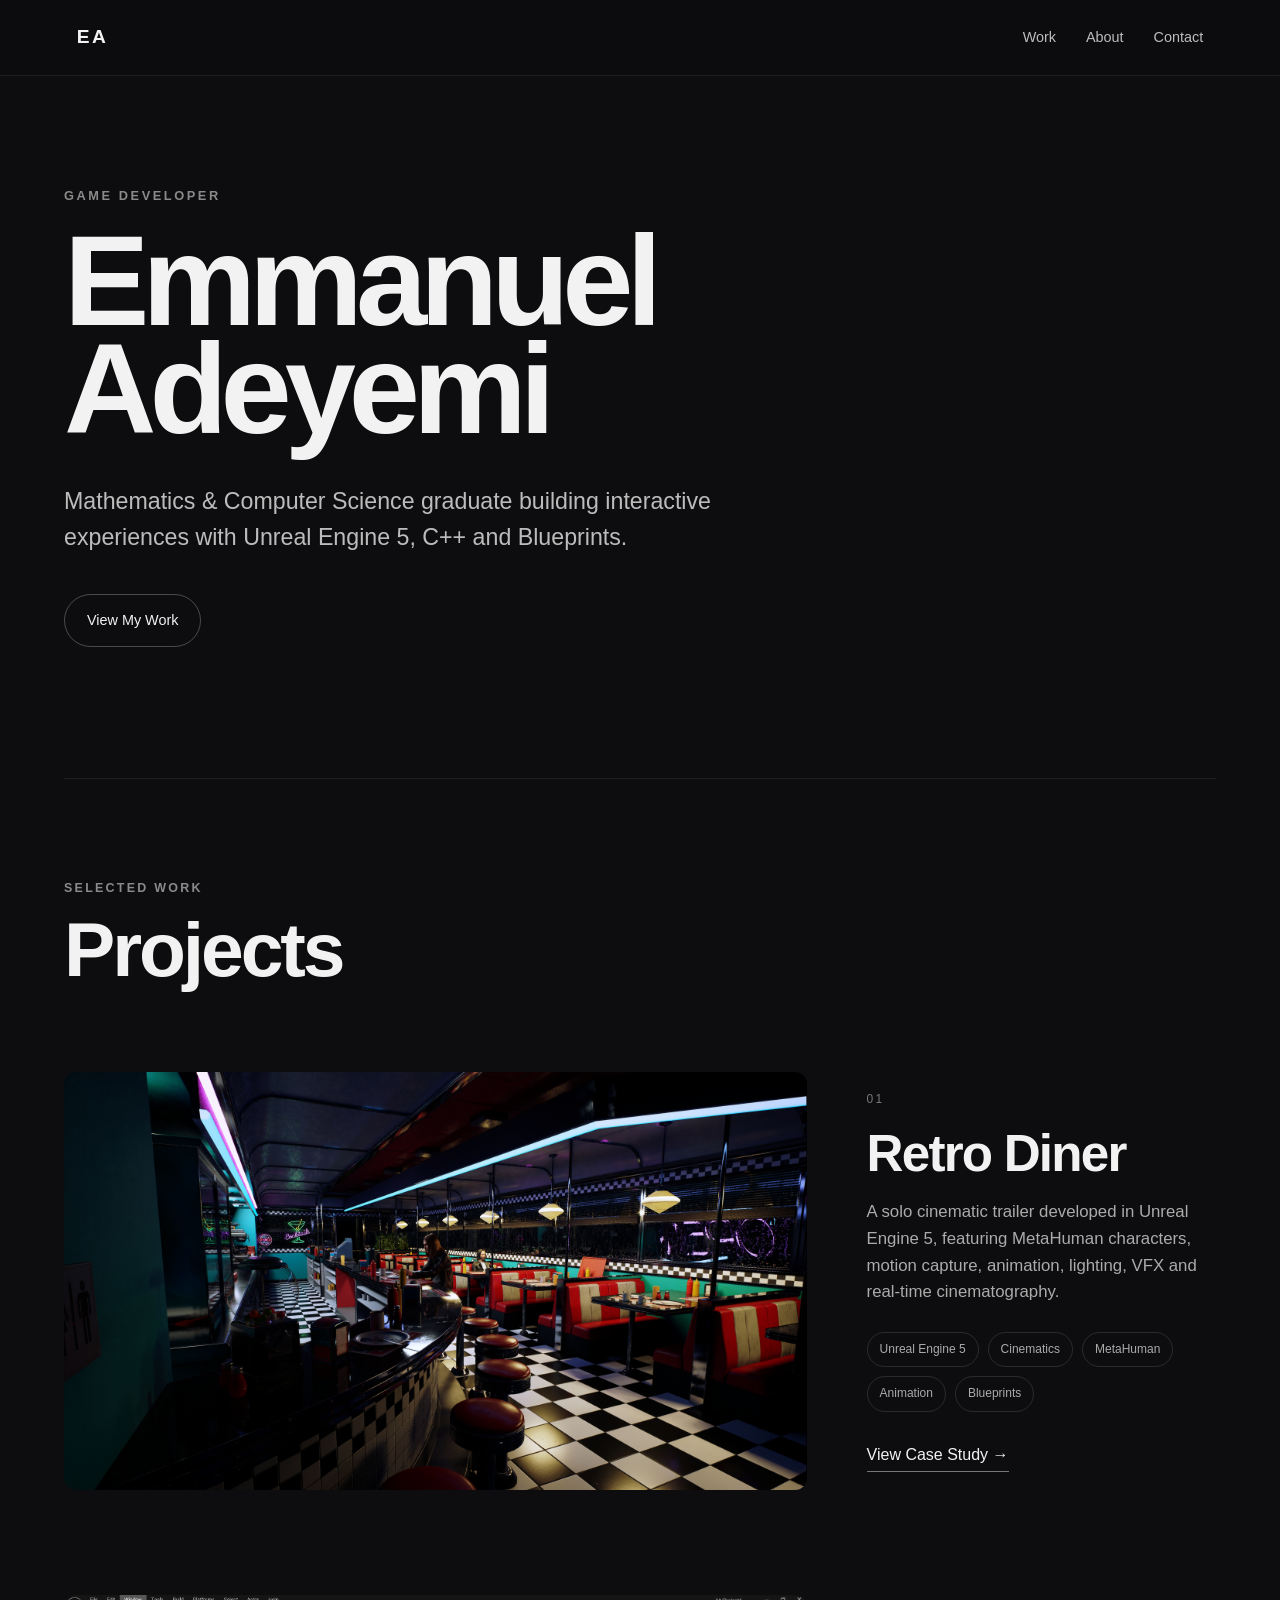
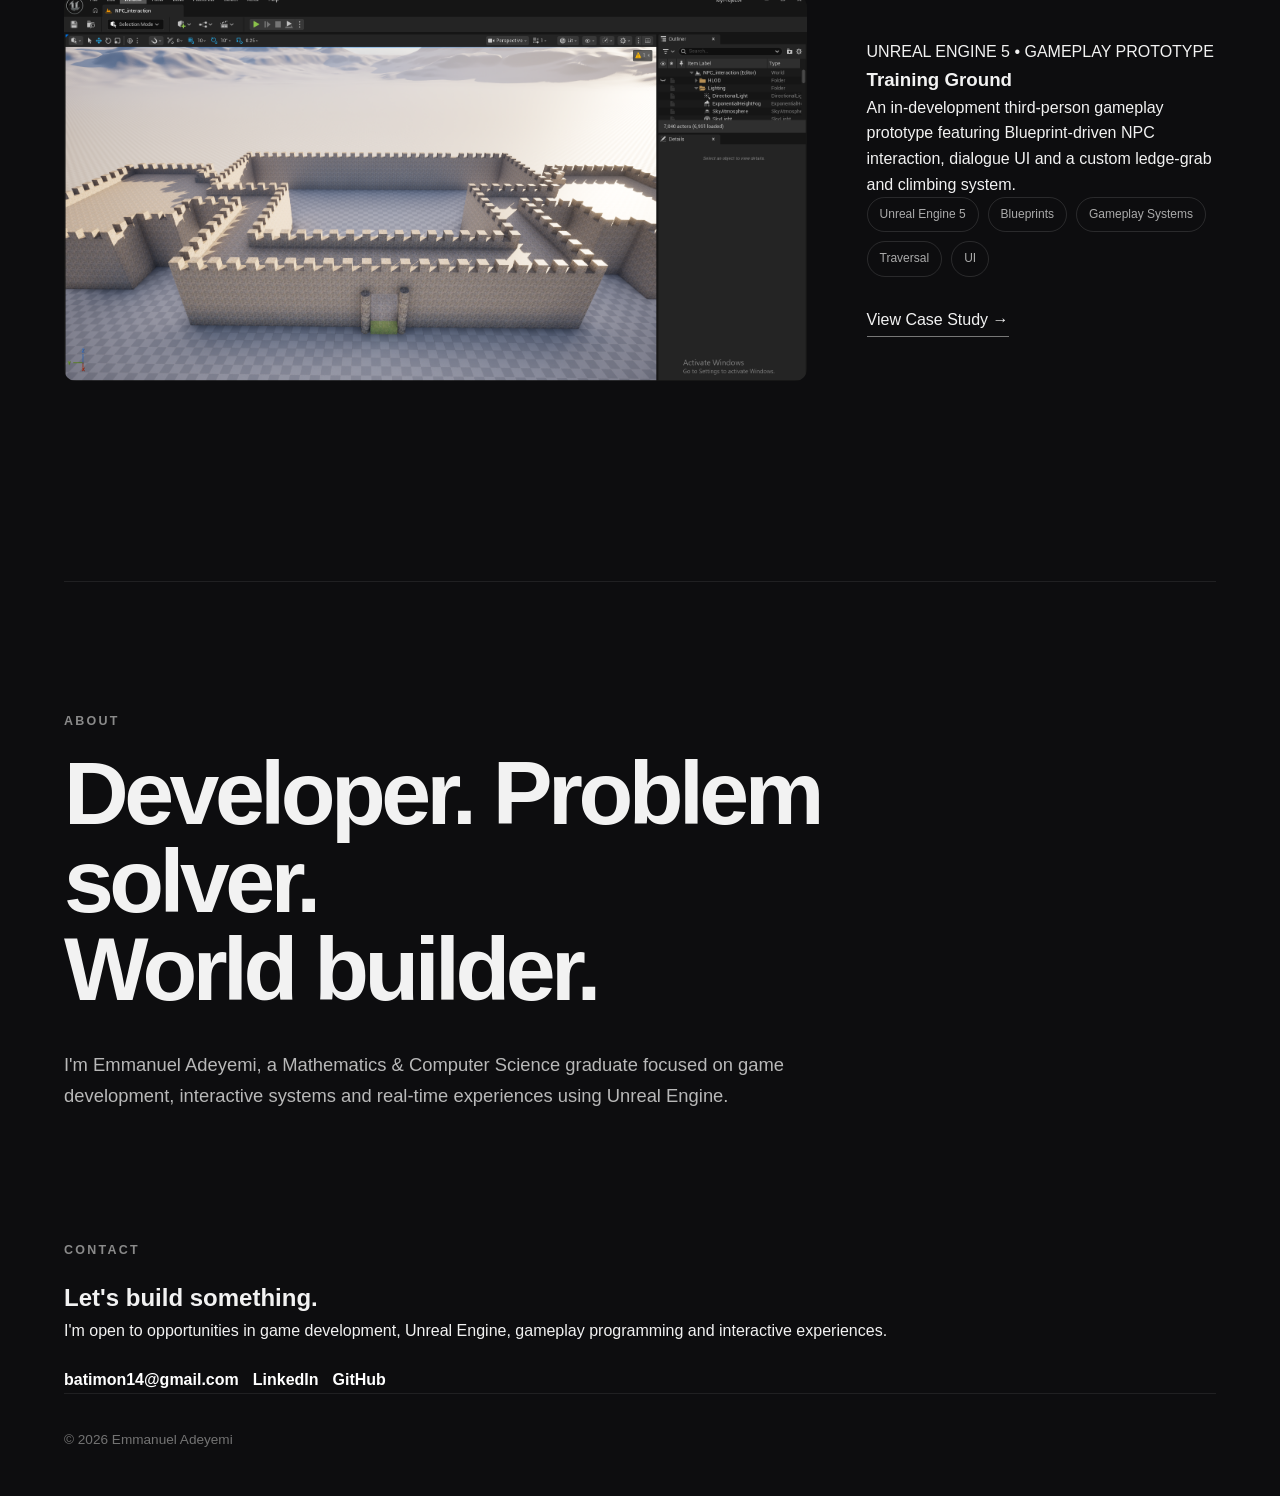
==== index.html @ 5aadde78 "portfolio sole game dev / word building projects" ====
<!DOCTYPE html>
<html lang="en">

<head>
    <meta charset="UTF-8">
    <meta name="viewport" content="width=device-width, initial-scale=1.0">

    <title>Emmanuel Adeyemi | Game Developer</title>

    <link rel="stylesheet" href="style.css">
</head>

<body>

    <!-- =========================
         NAVIGATION
    ========================== -->
    <nav>

        <div class="logo">
            <a href="index.html">EA</a>
        </div>

        <div class="nav-links">
            <a href="#work">Work</a>
            <a href="#about">About</a>
            <a href="#contact">Contact</a>
        </div>

    </nav>


    <main>

        <!-- =========================
             HERO
        ========================== -->
        <section class="hero">

            <p class="hero-label">GAME DEVELOPER</p>

            <h1>
                Emmanuel<br>
                Adeyemi
            </h1>

            <p class="hero-description">
                Mathematics & Computer Science graduate building
                interactive experiences with Unreal Engine 5,
                C++ and Blueprints.
            </p>

            <a href="#work" class="hero-button">
                View My Work
            </a>

        </section>


        <!-- =========================
             SELECTED WORK
        ========================== -->
        <section id="work" class="work">

            <div class="section-heading">
                <p>SELECTED WORK</p>
                <h2>Projects</h2>
            </div>


            <!-- RETRO DINER PROJECT -->
            <article class="project-card">

                <div class="project-image">

                    <img
                        src="assets/images/diner/diner_interior_hero.jpeg"
                        alt="Retro diner cinematic created in Unreal Engine 5"
                    >

                </div>


                <div class="project-info">

                    <p class="project-number">01</p>

                    <h3>Retro Diner</h3>

                    <p>
                        A solo cinematic trailer developed in Unreal Engine 5,
                        featuring MetaHuman characters, motion capture,
                        animation, lighting, VFX and real-time cinematography.
                    </p>


                    <div class="project-tags">
                        <span>Unreal Engine 5</span>
                        <span>Cinematics</span>
                        <span>MetaHuman</span>
                        <span>Animation</span>
                        <span>Blueprints</span>
                    </div>


                    <!-- THIS OPENS DINER.HTML -->
                    <a href="diner.html" class="project-link">
                        View Case Study →
                    </a>

                </div>

            </article>
            <article class="project-card">

    <img
        src="assets/images/training ground/training_ground_environment.png"
        alt="Unreal Engine training ground gameplay prototype"
        class="project-image"
    >

    <div class="project-content">

        <p class="project-label">
            UNREAL ENGINE 5 • GAMEPLAY PROTOTYPE
        </p>

        <h3>
            Training Ground
        </h3>

        <p>
            An in-development third-person gameplay prototype featuring
            Blueprint-driven NPC interaction, dialogue UI and a custom
            ledge-grab and climbing system.
        </p>

        <div class="project-tags">
            <span>Unreal Engine 5</span>
            <span>Blueprints</span>
            <span>Gameplay Systems</span>
            <span>Traversal</span>
            <span>UI</span>
        </div>

        <a href="training-ground.html" class="project-link">
            View Case Study →
        </a>

    </div>

</article>

        </section>


        <!-- =========================
             ABOUT
        ========================== -->
        <section id="about" class="about">

            <p class="section-label">ABOUT</p>

            <h2>
                Developer. Problem solver.<br>
                World builder.
            </h2>

            <p>
                I'm Emmanuel Adeyemi, a Mathematics & Computer Science
                graduate focused on game development, interactive systems
                and real-time experiences using Unreal Engine.
            </p>

        </section>


        <!-- =========================
             CONTACT
        ========================== -->
        <section id="contact" class="contact-section">
    <section id="contact" class="contact-section">
    <p class="section-label">CONTACT</p>

    <h2>Let's build something.</h2>

    <p>
        I'm open to opportunities in game development, Unreal Engine,
        gameplay programming and interactive experiences.
    </p>

    <div class="contact-links">
        <a href="mailto:batimon14@gmail.com">batimon14@gmail.com</a>

        <a href="https://www.linkedin.com/in/emmanuel-adeyemi-5b013726a" target="_blank">
            LinkedIn
        </a>

        <a href="https://github.com/MannyAdeyemi" target="_blank">
            GitHub
        </a>
    </div>
</section>

    </main>


    <!-- =========================
         FOOTER
    ========================== -->
    <footer>
        <p>© 2026 Emmanuel Adeyemi</p>
    </footer>


    <script src="script.js"></script>

</body>

</html>
---- style.css ----
/* =========================================================
   GLOBAL RESET
========================================================= */

* {
    margin: 0;
    padding: 0;
    box-sizing: border-box;
}

html {
    scroll-behavior: smooth;
}

body {
    font-family: Arial, Helvetica, sans-serif;
    background: #0d0d0f;
    color: #f2f2f2;
    line-height: 1.6;
}

img {
    width: 100%;
    display: block;
}

a {
    color: inherit;
    text-decoration: none;
}


/* =========================================================
   NAVIGATION
========================================================= */

nav {
    position: sticky;
    top: 0;
    z-index: 100;

    display: flex;
    align-items: center;
    justify-content: space-between;

    padding: 22px 6%;

    background: rgba(13, 13, 15, 0.9);
    backdrop-filter: blur(14px);

    border-bottom: 1px solid rgba(255, 255, 255, 0.08);
}

.logo,
.logo a {
    font-size: 1.2rem;
    font-weight: 800;
    letter-spacing: 0.12em;
}

.nav-links {
    display: flex;
    gap: 30px;
}

.nav-links a {
    font-size: 0.9rem;
    color: #bdbdbd;
    transition: 0.25s ease;
}

.nav-links a:hover {
    color: #ffffff;
}


/* =========================================================
   MAIN
========================================================= */

main {
    width: min(1400px, 90%);
    margin: 0 auto;
}


/* =========================================================
   PROJECT HERO
========================================================= */

.project-hero {
    padding: 90px 0 60px;
}

.back-link {
    display: inline-block;
    margin-bottom: 45px;

    color: #9b9b9b;
    font-size: 0.9rem;

    transition: 0.25s ease;
}

.back-link:hover {
    color: #ffffff;
    transform: translateX(-3px);
}

.section-label {
    margin-bottom: 18px;

    font-size: 0.78rem;
    font-weight: 700;
    letter-spacing: 0.18em;

    color: #8a8a8a;
}

.project-hero h1 {
    max-width: 900px;

    font-size: clamp(4rem, 9vw, 8rem);
    line-height: 0.92;

    letter-spacing: -0.05em;

    margin-bottom: 35px;
}

.project-intro {
    max-width: 850px;

    font-size: clamp(1.15rem, 2vw, 1.6rem);
    color: #b8b8b8;

    margin-bottom: 55px;
}


/* =========================================================
   PROJECT DETAILS
========================================================= */

.project-details {
    display: grid;
    grid-template-columns: repeat(4, 1fr);

    border-top: 1px solid rgba(255, 255, 255, 0.12);
    border-bottom: 1px solid rgba(255, 255, 255, 0.12);

    margin-bottom: 55px;
}

.project-details > div {
    padding: 25px 20px 25px 0;
}

.project-details span {
    display: block;

    margin-bottom: 8px;

    font-size: 0.68rem;
    letter-spacing: 0.16em;

    color: #777;
}

.project-details p {
    font-size: 0.95rem;
    color: #e7e7e7;
}


/* =========================================================
   CASE STUDY IMAGES

   IMPORTANT:
   Development screenshots keep their ORIGINAL dimensions.
========================================================= */

.case-study-image {
    width: 100%;
    height: auto;

    display: block;

    object-fit: contain;

    margin-top: 45px;
    margin-bottom: 70px;

    border-radius: 12px;

    background: #151515;
}


/* Main finished hero render */

.hero-project-image {
    width: 100%;
    height: auto;

    display: block;

    object-fit: contain;

    margin-top: 0;
    margin-bottom: 60px;

    border-radius: 14px;
}


/* =========================================================
   CASE STUDY SECTIONS
========================================================= */

.case-study-section {
    padding: 90px 0;

    border-top: 1px solid rgba(255, 255, 255, 0.08);
}

.case-study-section h2 {
    max-width: 850px;

    margin-bottom: 30px;

    font-size: clamp(2.3rem, 5vw, 4.5rem);
    line-height: 1.05;

    letter-spacing: -0.035em;
}

.case-study-section > p:not(.section-label) {
    max-width: 780px;

    margin-bottom: 20px;

    font-size: 1.05rem;
    color: #bcbcbc;
}


/* =========================================================
   ROLE GRID
========================================================= */

.role-grid {
    display: flex;
    flex-wrap: wrap;

    gap: 10px;

    margin-top: 40px;
}

.role-grid span {
    padding: 9px 14px;

    border: 1px solid rgba(255, 255, 255, 0.12);
    border-radius: 100px;

    color: #b8b8b8;

    font-size: 0.8rem;
}


/* =========================================================
   GENERAL IMAGE GALLERIES
========================================================= */

.case-study-gallery,
.project-gallery {
    display: grid;

    grid-template-columns: repeat(2, minmax(0, 1fr));

    gap: 24px;

    margin-top: 50px;
}

.case-study-gallery figure,
.project-gallery figure {
    overflow: hidden;

    background: #161618;

    border-radius: 10px;
}

.case-study-gallery img,
.project-gallery img {
    width: 100%;

    aspect-ratio: 16 / 9;

    object-fit: cover;

    transition: transform 0.45s ease;
}

.case-study-gallery figure:hover img,
.project-gallery figure:hover img {
    transform: scale(1.02);
}


/* =========================================================
   CHARACTER GALLERY

   Changed from 3:4 to 16:9 because your source images
   are landscape Unreal Engine screenshots.
========================================================= */

.character-gallery {
    display: grid;

    grid-template-columns: repeat(3, minmax(0, 1fr));

    gap: 20px;

    margin-top: 40px;
}

.character-gallery img {
    width: 100%;

    aspect-ratio: 16 / 9;

    object-fit: cover;

    border-radius: 10px;

    background: #161618;
}


/* =========================================================
   CINEMATIC GALLERY

   Changed from 21:9 to 16:9 so your images aren't
   aggressively cropped.
========================================================= */

.cinematic-gallery {
    display: grid;

    grid-template-columns: repeat(2, minmax(0, 1fr));

    gap: 24px;

    margin-top: 45px;
}

.cinematic-gallery img {
    width: 100%;

    aspect-ratio: 16 / 9;

    object-fit: cover;

    border-radius: 10px;

    background: #161618;

    transition: transform 0.45s ease;
}

.cinematic-gallery img:hover {
    transform: scale(1.01);
}


/* =========================================================
   FINAL GALLERY
========================================================= */

.final-gallery {
    grid-template-columns: repeat(2, minmax(0, 1fr));
}

.final-gallery img {
    width: 100%;

    aspect-ratio: 16 / 9;

    object-fit: cover;
}


/* =========================================================
   PROJECT END
========================================================= */

.project-end {
    padding: 90px 0 120px;

    border-top: 1px solid rgba(255, 255, 255, 0.08);
}

.project-end h2 {
    margin-bottom: 30px;

    font-size: clamp(3rem, 6vw, 5rem);

    line-height: 1;
}


/* =========================================================
   FOOTER
========================================================= */

footer {
    width: min(1400px, 90%);
    margin: 0 auto;

    padding: 35px 0 45px;

    border-top: 1px solid rgba(255, 255, 255, 0.08);

    color: #737373;

    font-size: 0.85rem;
}


/* =========================================================
   HOMEPAGE HERO
========================================================= */

.hero {
    min-height: 78vh;

    display: flex;
    flex-direction: column;
    justify-content: center;

    padding: 90px 0 110px;
}

.hero-label {
    margin-bottom: 20px;

    font-size: 0.8rem;
    font-weight: 700;
    letter-spacing: 0.2em;

    color: #8a8a8a;
}

.hero h1 {
    font-size: clamp(4.5rem, 10vw, 9rem);

    line-height: 0.85;

    letter-spacing: -0.055em;

    margin-bottom: 40px;
}

.hero-description {
    max-width: 720px;

    font-size: clamp(1.1rem, 2vw, 1.45rem);

    line-height: 1.55;

    color: #bcbcbc;

    margin-bottom: 38px;
}

.hero-button {
    width: fit-content;

    display: inline-block;

    padding: 14px 22px;

    border: 1px solid rgba(255, 255, 255, 0.25);
    border-radius: 100px;

    font-size: 0.9rem;

    transition: 0.25s ease;
}

.hero-button:hover {
    background: #f2f2f2;

    color: #0d0d0f;
}


/* =========================================================
   SELECTED WORK
========================================================= */

.work {
    padding: 100px 0 130px;

    border-top: 1px solid rgba(255, 255, 255, 0.08);
}

.section-heading {
    margin-bottom: 50px;
}

.section-heading > p {
    margin-bottom: 12px;

    font-size: 0.78rem;
    font-weight: 700;
    letter-spacing: 0.18em;

    color: #8a8a8a;
}

.section-heading h2 {
    font-size: clamp(2.8rem, 6vw, 5rem);

    line-height: 1;

    letter-spacing: -0.04em;
}


/* =========================================================
   HOMEPAGE PROJECT CARD
========================================================= */

.project-card {
    display: grid;

    grid-template-columns:
        minmax(0, 1.7fr)
        minmax(280px, 0.8fr);

    gap: 60px;

    align-items: center;

    padding: 35px 0 70px;
}

.project-image {
    overflow: hidden;

    border-radius: 12px;

    background: #161618;
}

.project-image img {
    width: 100%;

    aspect-ratio: 16 / 9;

    object-fit: cover;

    transition: transform 0.5s ease;
}

.project-image:hover img {
    transform: scale(1.015);
}

.project-info {
    max-width: 460px;
}

.project-number {
    margin-bottom: 18px;

    font-size: 0.75rem;

    letter-spacing: 0.18em;

    color: #777;
}

.project-info h3 {
    margin-bottom: 20px;

    font-size: clamp(2.1rem, 4vw, 3.7rem);

    line-height: 1;

    letter-spacing: -0.035em;
}

.project-info > p:not(.project-number) {
    margin-bottom: 26px;

    color: #ababab;

    font-size: 1.05rem;
}

.project-tags {
    display: flex;
    flex-wrap: wrap;

    gap: 9px;

    margin-bottom: 30px;
}

.project-tags span {
    padding: 7px 12px;

    border: 1px solid rgba(255, 255, 255, 0.12);
    border-radius: 100px;

    color: #aaa;

    font-size: 0.75rem;
}

.project-link {
    display: inline-block;

    padding-bottom: 4px;

    border-bottom: 1px solid #777;

    transition: 0.25s ease;
}

.project-link:hover {
    border-color: #fff;
}


/* =========================================================
   ABOUT
========================================================= */

.about {
    padding: 130px 0;

    border-top: 1px solid rgba(255, 255, 255, 0.08);
}

.about h2 {
    max-width: 950px;

    margin-bottom: 35px;

    font-size: clamp(3rem, 7vw, 6rem);

    line-height: 0.98;

    letter-spacing: -0.05em;
}

.about > p:not(.section-label) {
    max-width: 760px;

    color: #b8b8b8;

    font-size: 1.15rem;

    line-height: 1.7;
}


/* =========================================================
   CONTACT
========================================================= */

.contact {
    padding: 130px 0;

    border-top: 1px solid rgba(255, 255, 255, 0.08);
}

.contact h2 {
    margin-bottom: 25px;

    font-size: clamp(3.5rem, 8vw, 7rem);

    line-height: 0.95;

    letter-spacing: -0.05em;
}

.contact > p:not(.section-label) {
    max-width: 700px;

    margin-bottom: 35px;

    color: #aaa;

    font-size: 1.1rem;
}

.contact > a {
    display: inline-block;

    font-size: clamp(1.2rem, 2.5vw, 2rem);

    border-bottom: 1px solid #777;

    padding-bottom: 4px;
}


/* =========================================================
   TABLET
========================================================= */

@media (max-width: 900px) {

    nav {
        padding: 20px 5%;
    }

    main {
        width: 90%;
    }

    .project-details {
        grid-template-columns: repeat(2, 1fr);
    }

    .case-study-gallery,
    .project-gallery {
        grid-template-columns: 1fr;
    }

    .character-gallery {
        grid-template-columns: 1fr;
    }

    .cinematic-gallery,
    .final-gallery {
        grid-template-columns: 1fr;
    }

    .hero {
        min-height: auto;

        padding: 90px 0;
    }

    .project-card {
        grid-template-columns: 1fr;

        gap: 35px;
    }

    .project-info {
        max-width: 700px;
    }
}


/* =========================================================
   MOBILE
========================================================= */

@media (max-width: 600px) {

    nav {
        padding: 18px 5%;
    }

    .nav-links {
        gap: 18px;
    }

    .nav-links a {
        font-size: 0.8rem;
    }

    .project-hero {
        padding-top: 65px;
    }

    .project-hero h1 {
        font-size: clamp(3.2rem, 17vw, 5rem);
    }

    .project-intro {
        font-size: 1.05rem;
    }

    .project-details {
        grid-template-columns: 1fr;
    }

    .project-details > div {
        border-bottom: 1px solid rgba(255, 255, 255, 0.08);
    }

    .case-study-section {
        padding: 65px 0;
    }

    .case-study-section h2 {
        font-size: 2.5rem;
    }

    .case-study-section > p:not(.section-label) {
        font-size: 1rem;
    }

    .case-study-image {
        margin-top: 30px;
        margin-bottom: 45px;

        border-radius: 8px;
    }

    .character-gallery,
    .cinematic-gallery,
    .final-gallery {
        grid-template-columns: 1fr;

        gap: 16px;
    }

    .hero {
        padding: 70px 0 85px;
    }

    .hero h1 {
        font-size: clamp(4rem, 20vw, 6rem);
    }

    .work,
    .about,
    .contact {
        padding-top: 80px;
        padding-bottom: 80px;
    }

    .project-card {
        padding-top: 20px;
    }
}
.contact-links {
    display: flex;
    align-items: center;
    gap: 14px;
    margin-top: 24px;
}

.contact-links a {
    color: #fff;
    text-decoration: none;
    font-weight: 600;
    transition: opacity 0.2s ease;
}

.contact-links a:hover {
    opacity: 0.6;
}

.contact-divider {
    color: #555;
    font-weight: 300;
}
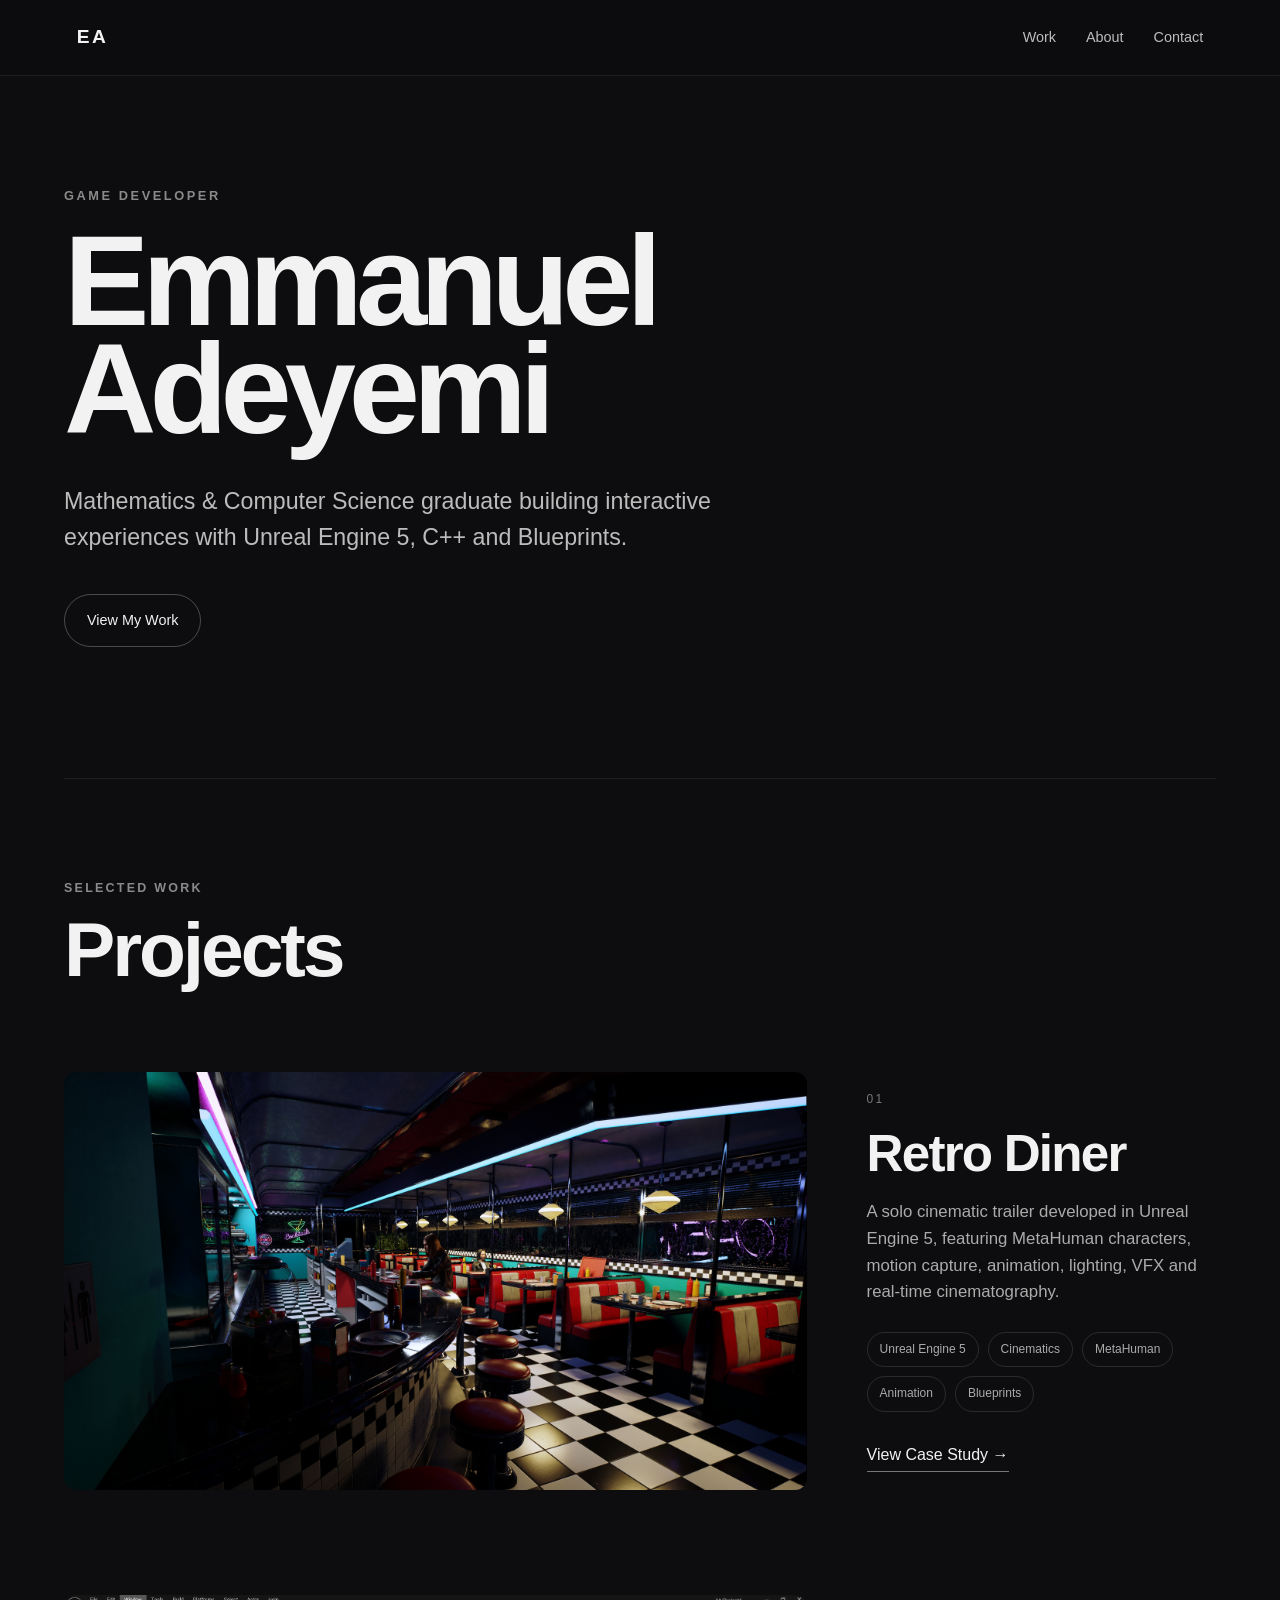
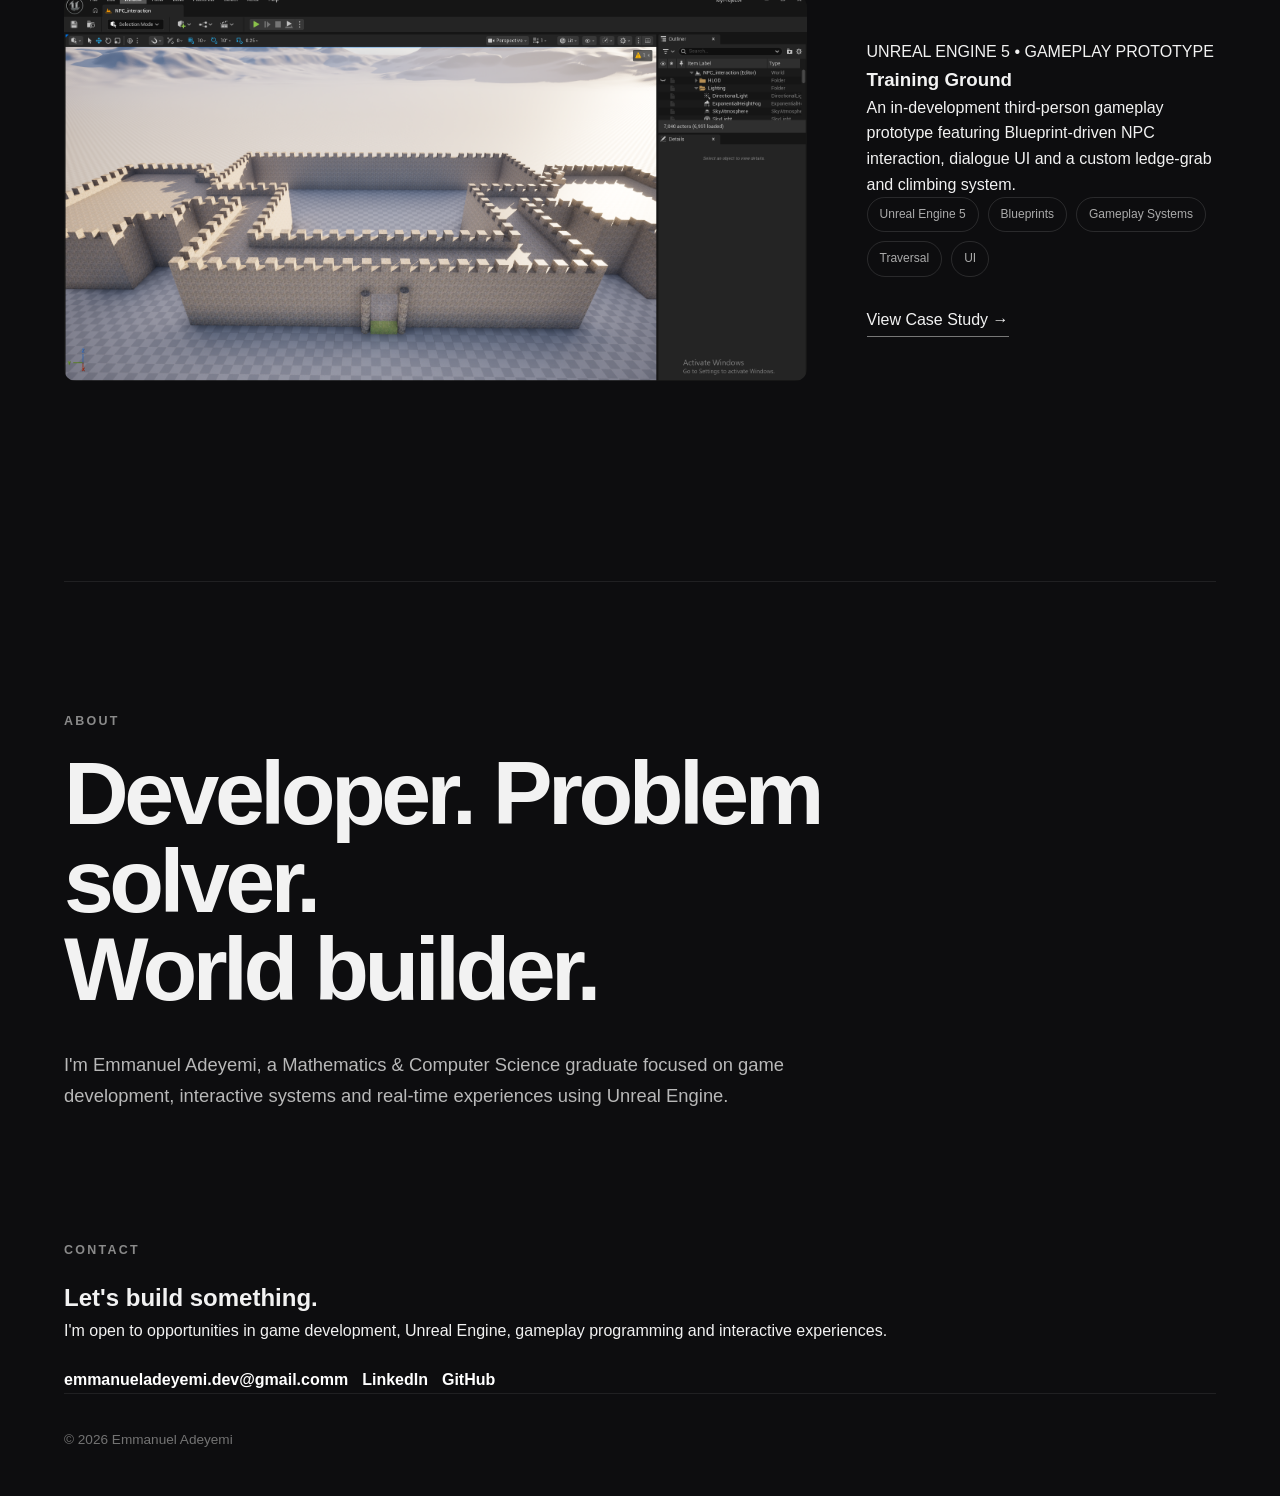
==== commit 8d9cd716: "email changes" ====
--- a/index.html
+++ b/index.html
@@ -190,7 +190,7 @@
     </p>
 
     <div class="contact-links">
-        <a href="mailto:batimon14@gmail.com">batimon14@gmail.com</a>
+        <a href="mailto:emmanueladeyemi.dev@gmail.com">emmanueladeyemi.dev@gmail.comm</a>
 
         <a href="https://www.linkedin.com/in/emmanuel-adeyemi-5b013726a" target="_blank">
             LinkedIn
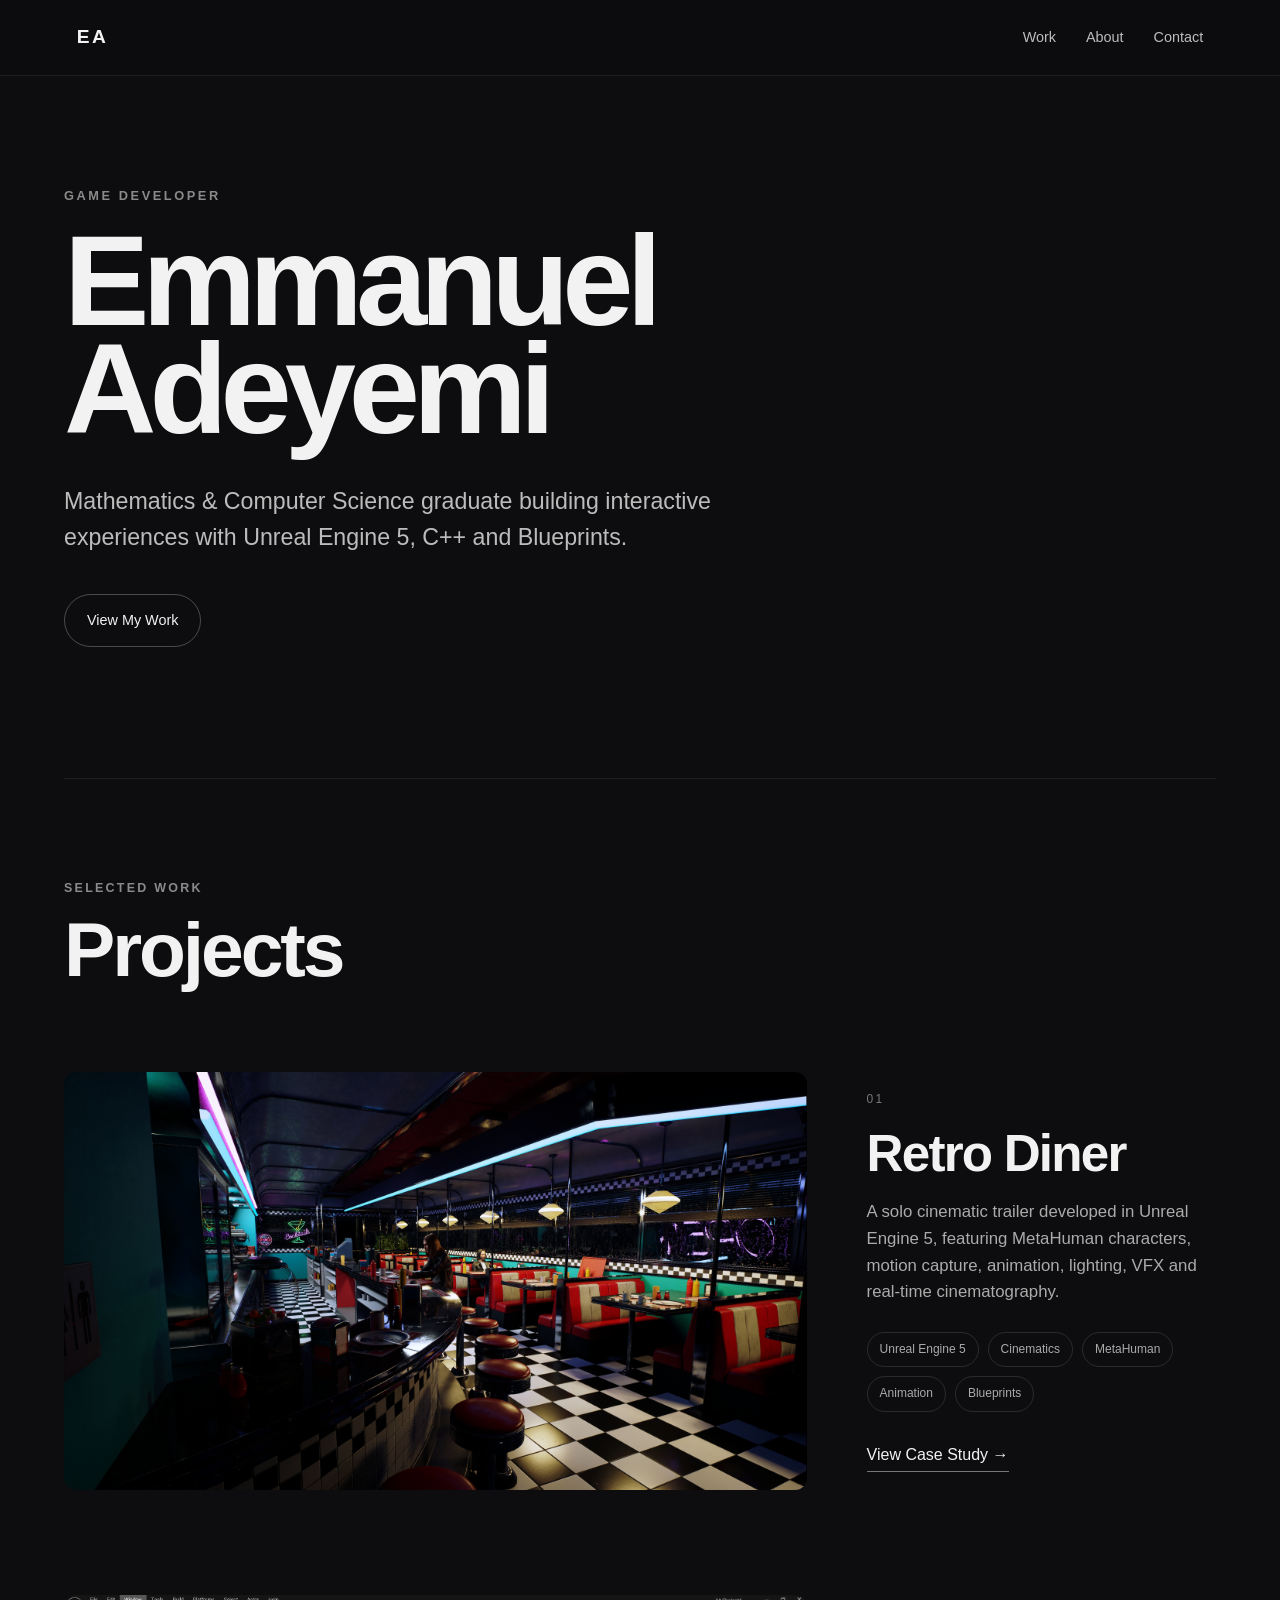
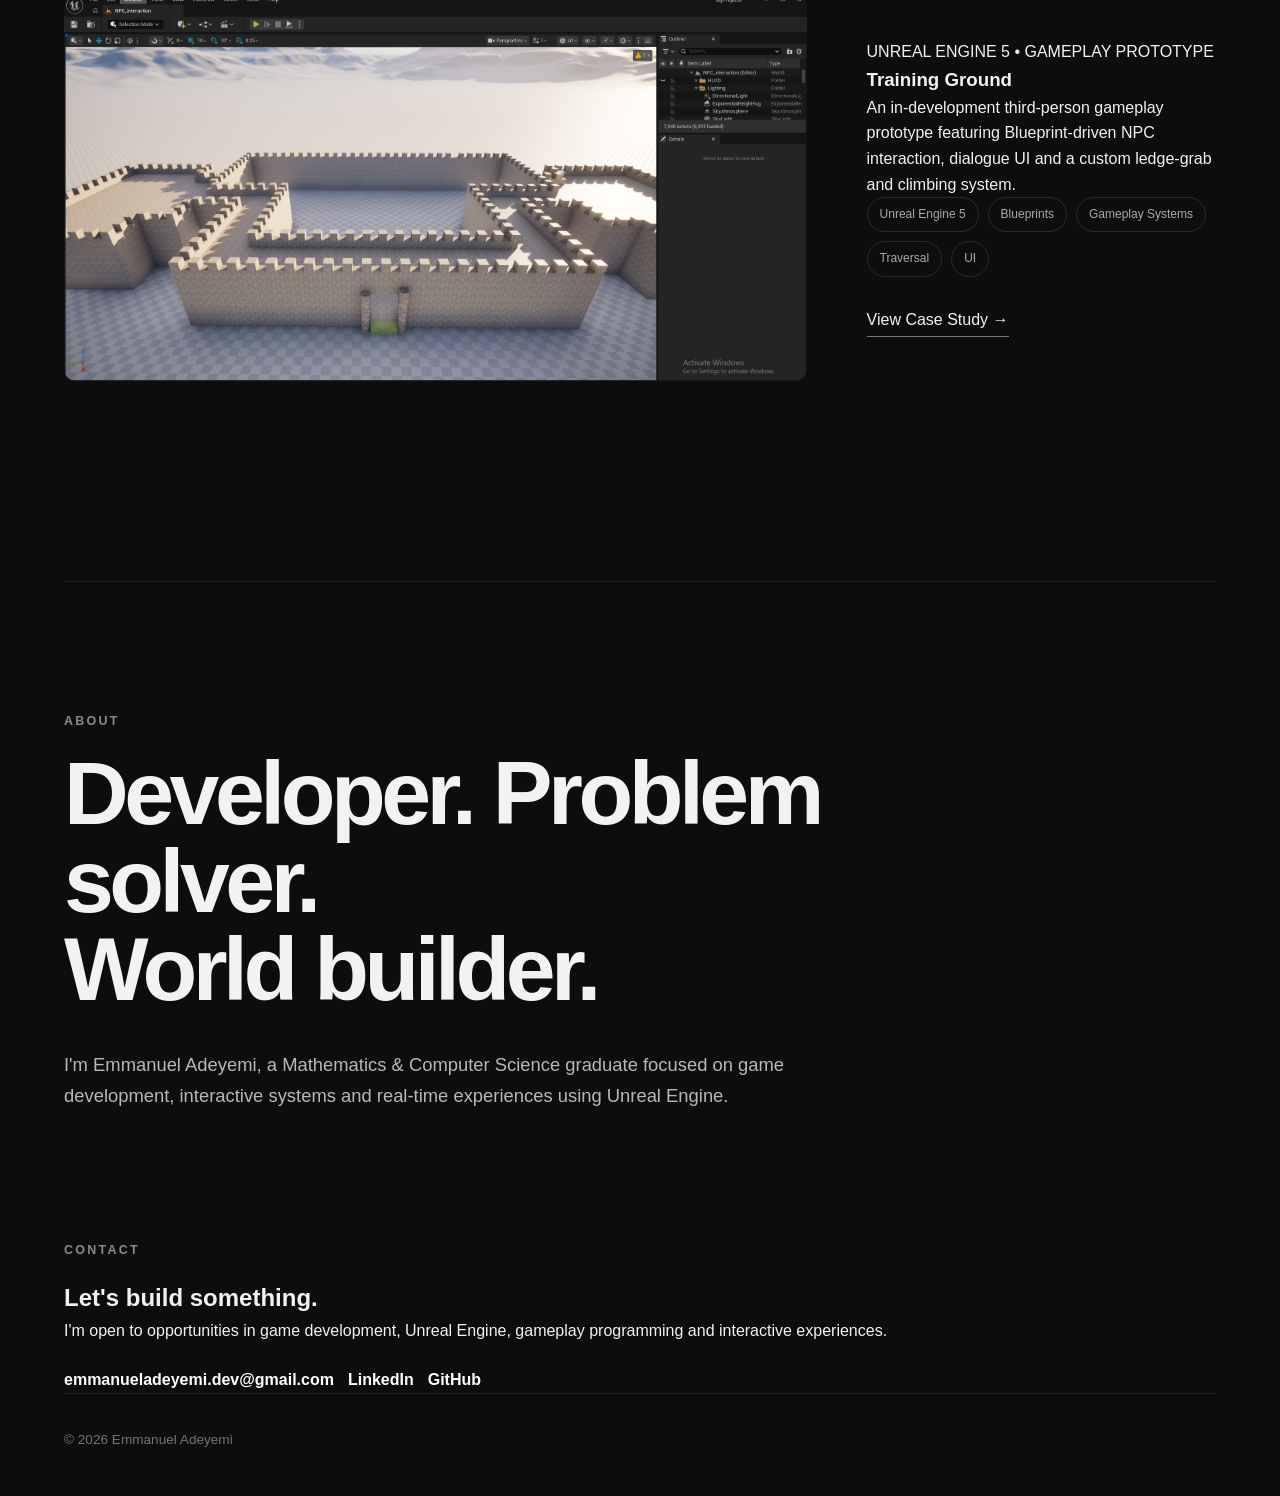
==== commit 5aeeb228: "update" ====
--- a/index.html
+++ b/index.html
@@ -190,7 +190,7 @@
     </p>
 
     <div class="contact-links">
-        <a href="mailto:emmanueladeyemi.dev@gmail.com">emmanueladeyemi.dev@gmail.comm</a>
+        <a href="mailto:emmanueladeyemi.dev@gmail.com">emmanueladeyemi.dev@gmail.com</a>
 
         <a href="https://www.linkedin.com/in/emmanuel-adeyemi-5b013726a" target="_blank">
             LinkedIn
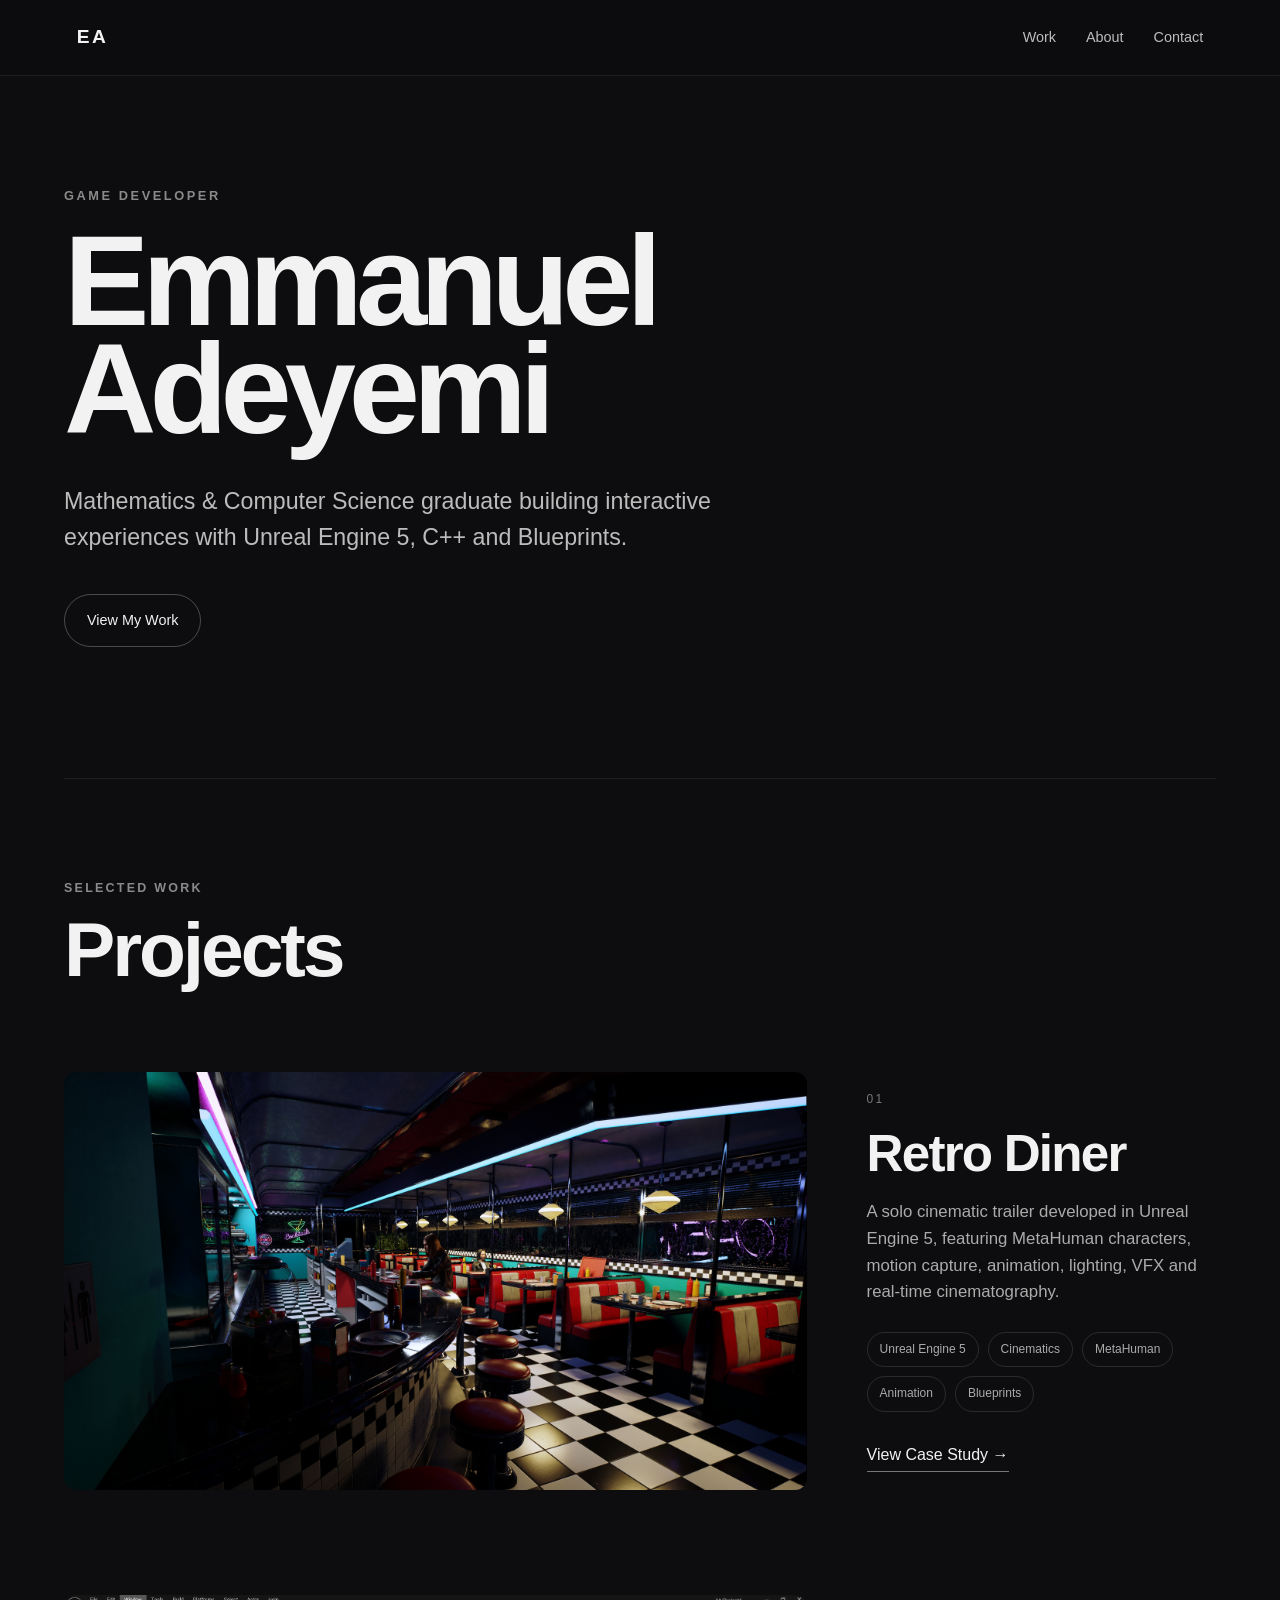
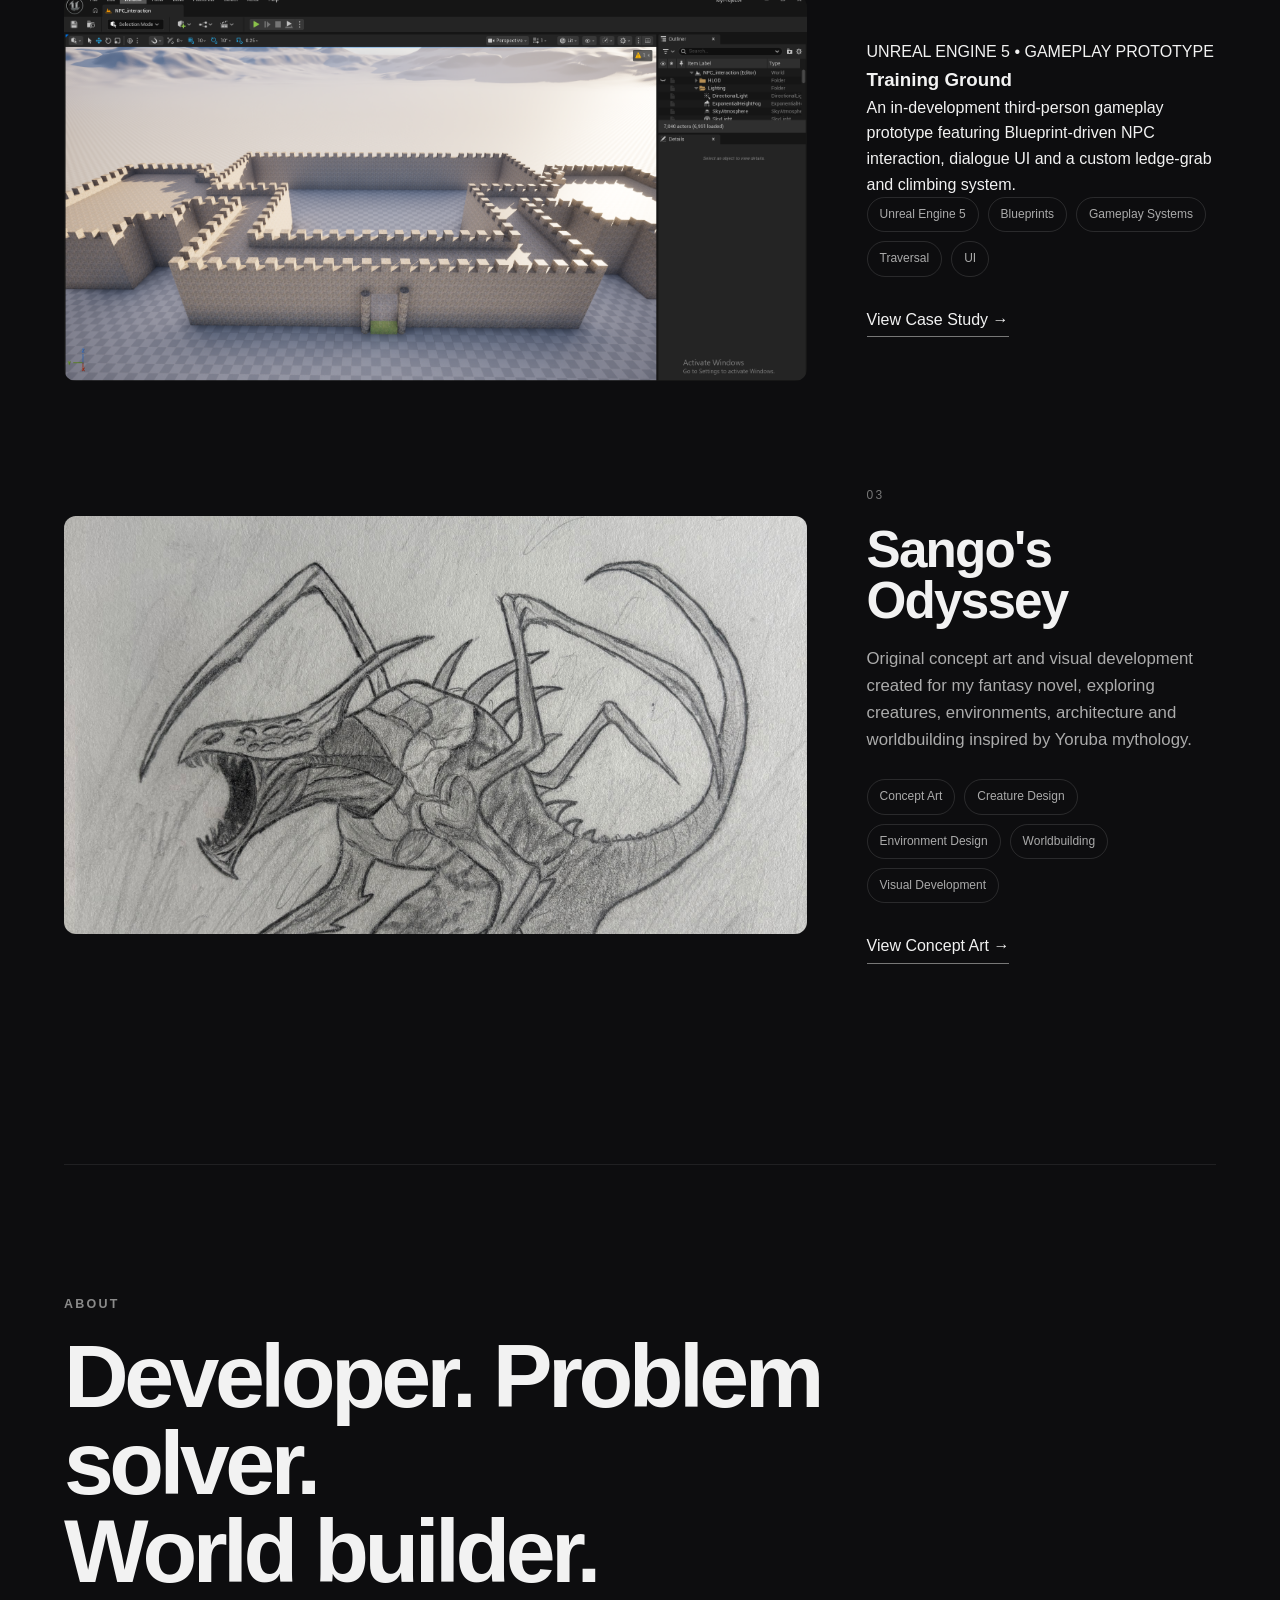
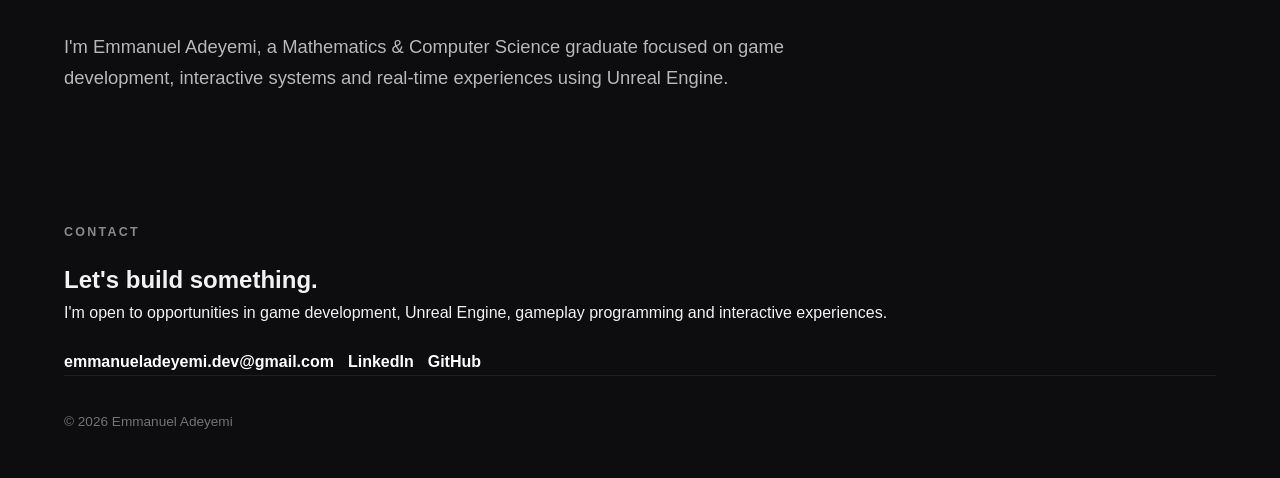
==== commit b72a972e: "concept art" ====
--- a/index.html
+++ b/index.html
@@ -149,7 +149,44 @@
 
     </div>
 
-</article>
+    </article>
+    <!-- SANGO'S ODYSSEY CONCEPT ART -->
+    <article class="project-card">
+
+        <div class="project-image">
+            <img
+                src="assets/images/shango/IMG_7674.jpeg"
+                alt="Concept art created for Sango's Odyssey"
+            >
+        </div>
+
+        <div class="project-info">
+
+            <p class="project-number">03</p>
+
+            <h3>Sango's Odyssey</h3>
+
+            <p>
+                Original concept art and visual development created for my
+                fantasy novel, exploring creatures, environments,
+                architecture and worldbuilding inspired by Yoruba mythology.
+            </p>
+
+            <div class="project-tags">
+                <span>Concept Art</span>
+                <span>Creature Design</span>
+                <span>Environment Design</span>
+                <span>Worldbuilding</span>
+                <span>Visual Development</span>
+            </div>
+
+            <a href="shango.html" class="project-link">
+                View Concept Art →
+            </a>
+
+        </div>
+
+    </article>
 
         </section>
 
--- a/style.css
+++ b/style.css
@@ -868,4 +868,28 @@
 .contact-divider {
     color: #555;
     font-weight: 300;
+}
+/* =========================================================
+   SANGO'S ODYSSEY
+========================================================= */
+
+.concept-art-image {
+    width: min(620px, 100%);
+    margin-left: auto;
+    margin-right: auto;
+}
+
+.sango-hero-image {
+    width: min(780px, 100%);
+    margin-left: auto;
+    margin-right: auto;
+}
+/* =========================================================
+   SANGO HERO IMAGE
+========================================================= */
+
+.sango-hero-image {
+    width: min(560px, 100%);
+    margin-left: auto;
+    margin-right: auto;
 }
